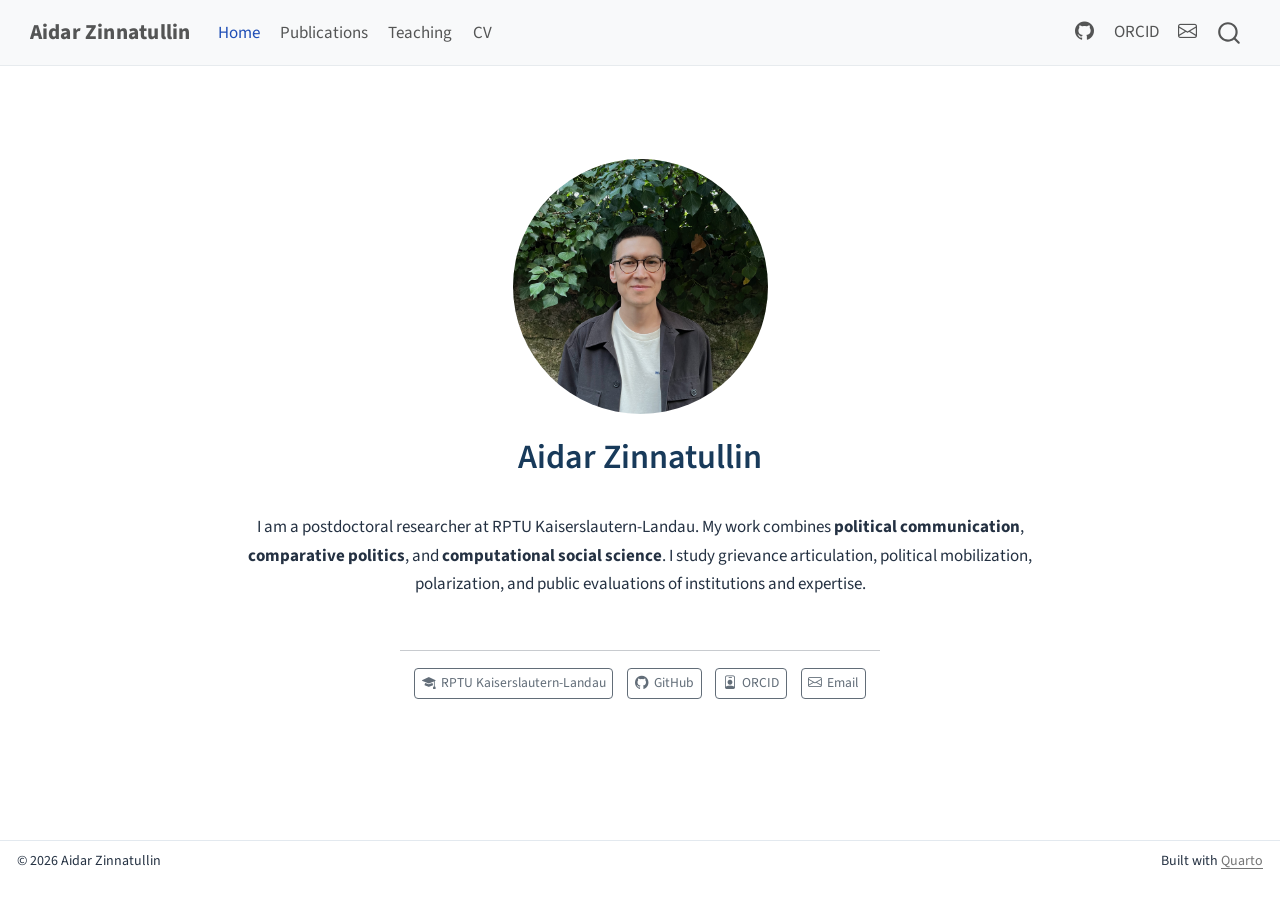
==== docs/index.html @ 619f1e8d "Initial website" ====
<!DOCTYPE html>
<html xmlns="http://www.w3.org/1999/xhtml" lang="en" xml:lang="en"><head>

<meta charset="utf-8">
<meta name="generator" content="quarto-1.6.39">

<meta name="viewport" content="width=device-width, initial-scale=1.0, user-scalable=yes">


<title>Aidar Zinnatullin</title>
<style>
code{white-space: pre-wrap;}
span.smallcaps{font-variant: small-caps;}
div.columns{display: flex; gap: min(4vw, 1.5em);}
div.column{flex: auto; overflow-x: auto;}
div.hanging-indent{margin-left: 1.5em; text-indent: -1.5em;}
ul.task-list{list-style: none;}
ul.task-list li input[type="checkbox"] {
  width: 0.8em;
  margin: 0 0.8em 0.2em -1em; /* quarto-specific, see https://github.com/quarto-dev/quarto-cli/issues/4556 */ 
  vertical-align: middle;
}
</style>


<script src="site_libs/quarto-nav/quarto-nav.js"></script>
<script src="site_libs/clipboard/clipboard.min.js"></script>
<script src="site_libs/quarto-search/autocomplete.umd.js"></script>
<script src="site_libs/quarto-search/fuse.min.js"></script>
<script src="site_libs/quarto-search/quarto-search.js"></script>
<meta name="quarto:offset" content="./">
<link href="./profile-placeholder.svg" rel="icon" type="image/svg+xml">
<script src="site_libs/quarto-html/quarto.js"></script>
<script src="site_libs/quarto-html/popper.min.js"></script>
<script src="site_libs/quarto-html/tippy.umd.min.js"></script>
<link href="site_libs/quarto-html/tippy.css" rel="stylesheet">
<link href="site_libs/quarto-html/quarto-syntax-highlighting-e26003cea8cd680ca0c55a263523d882.css" rel="stylesheet" id="quarto-text-highlighting-styles">
<script src="site_libs/bootstrap/bootstrap.min.js"></script>
<link href="site_libs/bootstrap/bootstrap-icons.css" rel="stylesheet">
<link href="site_libs/bootstrap/bootstrap-09537c9ecba8558085948e1b802a414a.min.css" rel="stylesheet" append-hash="true" id="quarto-bootstrap" data-mode="light">
<script id="quarto-search-options" type="application/json">{
  "location": "navbar",
  "copy-button": false,
  "collapse-after": 3,
  "panel-placement": "end",
  "type": "overlay",
  "limit": 50,
  "keyboard-shortcut": [
    "f",
    "/",
    "s"
  ],
  "show-item-context": false,
  "language": {
    "search-no-results-text": "No results",
    "search-matching-documents-text": "matching documents",
    "search-copy-link-title": "Copy link to search",
    "search-hide-matches-text": "Hide additional matches",
    "search-more-match-text": "more match in this document",
    "search-more-matches-text": "more matches in this document",
    "search-clear-button-title": "Clear",
    "search-text-placeholder": "",
    "search-detached-cancel-button-title": "Cancel",
    "search-submit-button-title": "Submit",
    "search-label": "Search"
  }
}</script>
<style>html{ scroll-behavior: smooth; }</style>


<link rel="stylesheet" href="styles.css">
</head>

<body class="nav-fixed fullcontent">

<div id="quarto-search-results"></div>
  <header id="quarto-header" class="headroom fixed-top">
    <nav class="navbar navbar-expand-lg " data-bs-theme="dark">
      <div class="navbar-container container-fluid">
      <div class="navbar-brand-container mx-auto">
    <a class="navbar-brand" href="./index.html">
    <span class="navbar-title">Aidar Zinnatullin</span>
    </a>
  </div>
            <div id="quarto-search" class="" title="Search"></div>
          <button class="navbar-toggler" type="button" data-bs-toggle="collapse" data-bs-target="#navbarCollapse" aria-controls="navbarCollapse" role="menu" aria-expanded="false" aria-label="Toggle navigation" onclick="if (window.quartoToggleHeadroom) { window.quartoToggleHeadroom(); }">
  <span class="navbar-toggler-icon"></span>
</button>
          <div class="collapse navbar-collapse" id="navbarCollapse">
            <ul class="navbar-nav navbar-nav-scroll me-auto">
  <li class="nav-item">
    <a class="nav-link active" href="./index.html" aria-current="page"> 
<span class="menu-text">Home</span></a>
  </li>  
  <li class="nav-item">
    <a class="nav-link" href="./publications.html"> 
<span class="menu-text">Publications</span></a>
  </li>  
  <li class="nav-item">
    <a class="nav-link" href="./teaching.html"> 
<span class="menu-text">Teaching</span></a>
  </li>  
  <li class="nav-item">
    <a class="nav-link" href="./CV.pdf"> 
<span class="menu-text">CV</span></a>
  </li>  
</ul>
            <ul class="navbar-nav navbar-nav-scroll ms-auto">
  <li class="nav-item compact">
    <a class="nav-link" href="https://github.com/aidar-zinnatullin"> <i class="bi bi-github" role="img" aria-label="GitHub">
</i> 
<span class="menu-text"></span></a>
  </li>  
  <li class="nav-item">
    <a class="nav-link" href="https://orcid.org/0000-0001-9465-044X"> 
<span class="menu-text">ORCID</span></a>
  </li>  
  <li class="nav-item compact">
    <a class="nav-link" href="mailto:aidar.zinnatullin@rptu.de"> <i class="bi bi-envelope" role="img" aria-label="Email">
</i> 
<span class="menu-text"></span></a>
  </li>  
</ul>
          </div> <!-- /navcollapse -->
            <div class="quarto-navbar-tools">
</div>
      </div> <!-- /container-fluid -->
    </nav>
</header>
<!-- content -->
<div id="quarto-content" class="quarto-container page-columns page-rows-contents page-layout-article page-navbar">
<!-- sidebar -->
<!-- margin-sidebar -->
    
<!-- main -->
<div class="quarto-about-jolla">
  <img src="IMG_8162-2.jpg" class="about-image
  round " style="height: 15em; width: 15em;">
 <header id="title-block-header" class="quarto-title-block default">
<div class="quarto-title">
<h1 class="title">Aidar Zinnatullin</h1>
</div>
<div class="quarto-title-meta">
  </div>
</header><main class="content" id="quarto-document-content">
<p>I am a postdoctoral researcher at RPTU Kaiserslautern-Landau. My work combines <strong>political communication</strong>, <strong>comparative politics</strong>, and <strong>computational social science</strong>. I study grievance articulation, political mobilization, polarization, and public evaluations of institutions and expertise.</p>


<a onclick="window.scrollTo(0, 0); return false;" role="button" id="quarto-back-to-top"><i class="bi bi-arrow-up"></i> Back to top</a></main> 
  <hr class="about-sep">
   <div class="about-links">
  <a href="https://psy.rptu.de/en/wus/ikm/communication-psychology/team/dr-aidar-zinnatullin" class="about-link" rel="" target="">
    <i class="bi bi-mortarboard-fill"></i>
     <span class="about-link-text">RPTU Kaiserslautern-Landau</span>
  </a>
  <a href="https://github.com/aidar-zinnatullin" class="about-link" rel="" target="">
    <i class="bi bi-github"></i>
     <span class="about-link-text">GitHub</span>
  </a>
  <a href="https://orcid.org/0000-0001-9465-044X" class="about-link" rel="" target="">
    <i class="bi bi-person-badge"></i>
     <span class="about-link-text">ORCID</span>
  </a>
  <a href="mailto:aidar.zinnatullin@rptu.de" class="about-link" rel="" target="">
    <i class="bi bi-envelope"></i>
     <span class="about-link-text">Email</span>
  </a>
</div>
</div>
 <!-- /main -->
<script id="quarto-html-after-body" type="application/javascript">
window.document.addEventListener("DOMContentLoaded", function (event) {
  const toggleBodyColorMode = (bsSheetEl) => {
    const mode = bsSheetEl.getAttribute("data-mode");
    const bodyEl = window.document.querySelector("body");
    if (mode === "dark") {
      bodyEl.classList.add("quarto-dark");
      bodyEl.classList.remove("quarto-light");
    } else {
      bodyEl.classList.add("quarto-light");
      bodyEl.classList.remove("quarto-dark");
    }
  }
  const toggleBodyColorPrimary = () => {
    const bsSheetEl = window.document.querySelector("link#quarto-bootstrap");
    if (bsSheetEl) {
      toggleBodyColorMode(bsSheetEl);
    }
  }
  toggleBodyColorPrimary();  
  const isCodeAnnotation = (el) => {
    for (const clz of el.classList) {
      if (clz.startsWith('code-annotation-')) {                     
        return true;
      }
    }
    return false;
  }
  const onCopySuccess = function(e) {
    // button target
    const button = e.trigger;
    // don't keep focus
    button.blur();
    // flash "checked"
    button.classList.add('code-copy-button-checked');
    var currentTitle = button.getAttribute("title");
    button.setAttribute("title", "Copied!");
    let tooltip;
    if (window.bootstrap) {
      button.setAttribute("data-bs-toggle", "tooltip");
      button.setAttribute("data-bs-placement", "left");
      button.setAttribute("data-bs-title", "Copied!");
      tooltip = new bootstrap.Tooltip(button, 
        { trigger: "manual", 
          customClass: "code-copy-button-tooltip",
          offset: [0, -8]});
      tooltip.show();    
    }
    setTimeout(function() {
      if (tooltip) {
        tooltip.hide();
        button.removeAttribute("data-bs-title");
        button.removeAttribute("data-bs-toggle");
        button.removeAttribute("data-bs-placement");
      }
      button.setAttribute("title", currentTitle);
      button.classList.remove('code-copy-button-checked');
    }, 1000);
    // clear code selection
    e.clearSelection();
  }
  const getTextToCopy = function(trigger) {
      const codeEl = trigger.previousElementSibling.cloneNode(true);
      for (const childEl of codeEl.children) {
        if (isCodeAnnotation(childEl)) {
          childEl.remove();
        }
      }
      return codeEl.innerText;
  }
  const clipboard = new window.ClipboardJS('.code-copy-button:not([data-in-quarto-modal])', {
    text: getTextToCopy
  });
  clipboard.on('success', onCopySuccess);
  if (window.document.getElementById('quarto-embedded-source-code-modal')) {
    const clipboardModal = new window.ClipboardJS('.code-copy-button[data-in-quarto-modal]', {
      text: getTextToCopy,
      container: window.document.getElementById('quarto-embedded-source-code-modal')
    });
    clipboardModal.on('success', onCopySuccess);
  }
    var localhostRegex = new RegExp(/^(?:http|https):\/\/localhost\:?[0-9]*\//);
    var mailtoRegex = new RegExp(/^mailto:/);
      var filterRegex = new RegExp("https:\/\/aidar-zinnatullin\.github\.io\/");
    var isInternal = (href) => {
        return filterRegex.test(href) || localhostRegex.test(href) || mailtoRegex.test(href);
    }
    // Inspect non-navigation links and adorn them if external
 	var links = window.document.querySelectorAll('a[href]:not(.nav-link):not(.navbar-brand):not(.toc-action):not(.sidebar-link):not(.sidebar-item-toggle):not(.pagination-link):not(.no-external):not([aria-hidden]):not(.dropdown-item):not(.quarto-navigation-tool):not(.about-link)');
    for (var i=0; i<links.length; i++) {
      const link = links[i];
      if (!isInternal(link.href)) {
        // undo the damage that might have been done by quarto-nav.js in the case of
        // links that we want to consider external
        if (link.dataset.originalHref !== undefined) {
          link.href = link.dataset.originalHref;
        }
          // target, if specified
          link.setAttribute("target", "_blank");
          if (link.getAttribute("rel") === null) {
            link.setAttribute("rel", "noopener");
          }
      }
    }
  function tippyHover(el, contentFn, onTriggerFn, onUntriggerFn) {
    const config = {
      allowHTML: true,
      maxWidth: 500,
      delay: 100,
      arrow: false,
      appendTo: function(el) {
          return el.parentElement;
      },
      interactive: true,
      interactiveBorder: 10,
      theme: 'quarto',
      placement: 'bottom-start',
    };
    if (contentFn) {
      config.content = contentFn;
    }
    if (onTriggerFn) {
      config.onTrigger = onTriggerFn;
    }
    if (onUntriggerFn) {
      config.onUntrigger = onUntriggerFn;
    }
    window.tippy(el, config); 
  }
  const noterefs = window.document.querySelectorAll('a[role="doc-noteref"]');
  for (var i=0; i<noterefs.length; i++) {
    const ref = noterefs[i];
    tippyHover(ref, function() {
      // use id or data attribute instead here
      let href = ref.getAttribute('data-footnote-href') || ref.getAttribute('href');
      try { href = new URL(href).hash; } catch {}
      const id = href.replace(/^#\/?/, "");
      const note = window.document.getElementById(id);
      if (note) {
        return note.innerHTML;
      } else {
        return "";
      }
    });
  }
  const xrefs = window.document.querySelectorAll('a.quarto-xref');
  const processXRef = (id, note) => {
    // Strip column container classes
    const stripColumnClz = (el) => {
      el.classList.remove("page-full", "page-columns");
      if (el.children) {
        for (const child of el.children) {
          stripColumnClz(child);
        }
      }
    }
    stripColumnClz(note)
    if (id === null || id.startsWith('sec-')) {
      // Special case sections, only their first couple elements
      const container = document.createElement("div");
      if (note.children && note.children.length > 2) {
        container.appendChild(note.children[0].cloneNode(true));
        for (let i = 1; i < note.children.length; i++) {
          const child = note.children[i];
          if (child.tagName === "P" && child.innerText === "") {
            continue;
          } else {
            container.appendChild(child.cloneNode(true));
            break;
          }
        }
        if (window.Quarto?.typesetMath) {
          window.Quarto.typesetMath(container);
        }
        return container.innerHTML
      } else {
        if (window.Quarto?.typesetMath) {
          window.Quarto.typesetMath(note);
        }
        return note.innerHTML;
      }
    } else {
      // Remove any anchor links if they are present
      const anchorLink = note.querySelector('a.anchorjs-link');
      if (anchorLink) {
        anchorLink.remove();
      }
      if (window.Quarto?.typesetMath) {
        window.Quarto.typesetMath(note);
      }
      if (note.classList.contains("callout")) {
        return note.outerHTML;
      } else {
        return note.innerHTML;
      }
    }
  }
  for (var i=0; i<xrefs.length; i++) {
    const xref = xrefs[i];
    tippyHover(xref, undefined, function(instance) {
      instance.disable();
      let url = xref.getAttribute('href');
      let hash = undefined; 
      if (url.startsWith('#')) {
        hash = url;
      } else {
        try { hash = new URL(url).hash; } catch {}
      }
      if (hash) {
        const id = hash.replace(/^#\/?/, "");
        const note = window.document.getElementById(id);
        if (note !== null) {
          try {
            const html = processXRef(id, note.cloneNode(true));
            instance.setContent(html);
          } finally {
            instance.enable();
            instance.show();
          }
        } else {
          // See if we can fetch this
          fetch(url.split('#')[0])
          .then(res => res.text())
          .then(html => {
            const parser = new DOMParser();
            const htmlDoc = parser.parseFromString(html, "text/html");
            const note = htmlDoc.getElementById(id);
            if (note !== null) {
              const html = processXRef(id, note);
              instance.setContent(html);
            } 
          }).finally(() => {
            instance.enable();
            instance.show();
          });
        }
      } else {
        // See if we can fetch a full url (with no hash to target)
        // This is a special case and we should probably do some content thinning / targeting
        fetch(url)
        .then(res => res.text())
        .then(html => {
          const parser = new DOMParser();
          const htmlDoc = parser.parseFromString(html, "text/html");
          const note = htmlDoc.querySelector('main.content');
          if (note !== null) {
            // This should only happen for chapter cross references
            // (since there is no id in the URL)
            // remove the first header
            if (note.children.length > 0 && note.children[0].tagName === "HEADER") {
              note.children[0].remove();
            }
            const html = processXRef(null, note);
            instance.setContent(html);
          } 
        }).finally(() => {
          instance.enable();
          instance.show();
        });
      }
    }, function(instance) {
    });
  }
      let selectedAnnoteEl;
      const selectorForAnnotation = ( cell, annotation) => {
        let cellAttr = 'data-code-cell="' + cell + '"';
        let lineAttr = 'data-code-annotation="' +  annotation + '"';
        const selector = 'span[' + cellAttr + '][' + lineAttr + ']';
        return selector;
      }
      const selectCodeLines = (annoteEl) => {
        const doc = window.document;
        const targetCell = annoteEl.getAttribute("data-target-cell");
        const targetAnnotation = annoteEl.getAttribute("data-target-annotation");
        const annoteSpan = window.document.querySelector(selectorForAnnotation(targetCell, targetAnnotation));
        const lines = annoteSpan.getAttribute("data-code-lines").split(",");
        const lineIds = lines.map((line) => {
          return targetCell + "-" + line;
        })
        let top = null;
        let height = null;
        let parent = null;
        if (lineIds.length > 0) {
            //compute the position of the single el (top and bottom and make a div)
            const el = window.document.getElementById(lineIds[0]);
            top = el.offsetTop;
            height = el.offsetHeight;
            parent = el.parentElement.parentElement;
          if (lineIds.length > 1) {
            const lastEl = window.document.getElementById(lineIds[lineIds.length - 1]);
            const bottom = lastEl.offsetTop + lastEl.offsetHeight;
            height = bottom - top;
          }
          if (top !== null && height !== null && parent !== null) {
            // cook up a div (if necessary) and position it 
            let div = window.document.getElementById("code-annotation-line-highlight");
            if (div === null) {
              div = window.document.createElement("div");
              div.setAttribute("id", "code-annotation-line-highlight");
              div.style.position = 'absolute';
              parent.appendChild(div);
            }
            div.style.top = top - 2 + "px";
            div.style.height = height + 4 + "px";
            div.style.left = 0;
            let gutterDiv = window.document.getElementById("code-annotation-line-highlight-gutter");
            if (gutterDiv === null) {
              gutterDiv = window.document.createElement("div");
              gutterDiv.setAttribute("id", "code-annotation-line-highlight-gutter");
              gutterDiv.style.position = 'absolute';
              const codeCell = window.document.getElementById(targetCell);
              const gutter = codeCell.querySelector('.code-annotation-gutter');
              gutter.appendChild(gutterDiv);
            }
            gutterDiv.style.top = top - 2 + "px";
            gutterDiv.style.height = height + 4 + "px";
          }
          selectedAnnoteEl = annoteEl;
        }
      };
      const unselectCodeLines = () => {
        const elementsIds = ["code-annotation-line-highlight", "code-annotation-line-highlight-gutter"];
        elementsIds.forEach((elId) => {
          const div = window.document.getElementById(elId);
          if (div) {
            div.remove();
          }
        });
        selectedAnnoteEl = undefined;
      };
        // Handle positioning of the toggle
    window.addEventListener(
      "resize",
      throttle(() => {
        elRect = undefined;
        if (selectedAnnoteEl) {
          selectCodeLines(selectedAnnoteEl);
        }
      }, 10)
    );
    function throttle(fn, ms) {
    let throttle = false;
    let timer;
      return (...args) => {
        if(!throttle) { // first call gets through
            fn.apply(this, args);
            throttle = true;
        } else { // all the others get throttled
            if(timer) clearTimeout(timer); // cancel #2
            timer = setTimeout(() => {
              fn.apply(this, args);
              timer = throttle = false;
            }, ms);
        }
      };
    }
      // Attach click handler to the DT
      const annoteDls = window.document.querySelectorAll('dt[data-target-cell]');
      for (const annoteDlNode of annoteDls) {
        annoteDlNode.addEventListener('click', (event) => {
          const clickedEl = event.target;
          if (clickedEl !== selectedAnnoteEl) {
            unselectCodeLines();
            const activeEl = window.document.querySelector('dt[data-target-cell].code-annotation-active');
            if (activeEl) {
              activeEl.classList.remove('code-annotation-active');
            }
            selectCodeLines(clickedEl);
            clickedEl.classList.add('code-annotation-active');
          } else {
            // Unselect the line
            unselectCodeLines();
            clickedEl.classList.remove('code-annotation-active');
          }
        });
      }
  const findCites = (el) => {
    const parentEl = el.parentElement;
    if (parentEl) {
      const cites = parentEl.dataset.cites;
      if (cites) {
        return {
          el,
          cites: cites.split(' ')
        };
      } else {
        return findCites(el.parentElement)
      }
    } else {
      return undefined;
    }
  };
  var bibliorefs = window.document.querySelectorAll('a[role="doc-biblioref"]');
  for (var i=0; i<bibliorefs.length; i++) {
    const ref = bibliorefs[i];
    const citeInfo = findCites(ref);
    if (citeInfo) {
      tippyHover(citeInfo.el, function() {
        var popup = window.document.createElement('div');
        citeInfo.cites.forEach(function(cite) {
          var citeDiv = window.document.createElement('div');
          citeDiv.classList.add('hanging-indent');
          citeDiv.classList.add('csl-entry');
          var biblioDiv = window.document.getElementById('ref-' + cite);
          if (biblioDiv) {
            citeDiv.innerHTML = biblioDiv.innerHTML;
          }
          popup.appendChild(citeDiv);
        });
        return popup.innerHTML;
      });
    }
  }
});
</script>
</div> <!-- /content -->
<footer class="footer">
  <div class="nav-footer">
    <div class="nav-footer-left">
<p>© 2026 Aidar Zinnatullin</p>
</div>   
    <div class="nav-footer-center">
      &nbsp;
    </div>
    <div class="nav-footer-right">
<p>Built with <a href="https://quarto.org/">Quarto</a></p>
</div>
  </div>
</footer>




<script src="site_libs/quarto-html/zenscroll-min.js"></script>
</body></html>
---- docs/site_libs/quarto-html/tippy.css ----
.tippy-box[data-animation=fade][data-state=hidden]{opacity:0}[data-tippy-root]{max-width:calc(100vw - 10px)}.tippy-box{position:relative;background-color:#333;color:#fff;border-radius:4px;font-size:14px;line-height:1.4;white-space:normal;outline:0;transition-property:transform,visibility,opacity}.tippy-box[data-placement^=top]>.tippy-arrow{bottom:0}.tippy-box[data-placement^=top]>.tippy-arrow:before{bottom:-7px;left:0;border-width:8px 8px 0;border-top-color:initial;transform-origin:center top}.tippy-box[data-placement^=bottom]>.tippy-arrow{top:0}.tippy-box[data-placement^=bottom]>.tippy-arrow:before{top:-7px;left:0;border-width:0 8px 8px;border-bottom-color:initial;transform-origin:center bottom}.tippy-box[data-placement^=left]>.tippy-arrow{right:0}.tippy-box[data-placement^=left]>.tippy-arrow:before{border-width:8px 0 8px 8px;border-left-color:initial;right:-7px;transform-origin:center left}.tippy-box[data-placement^=right]>.tippy-arrow{left:0}.tippy-box[data-placement^=right]>.tippy-arrow:before{left:-7px;border-width:8px 8px 8px 0;border-right-color:initial;transform-origin:center right}.tippy-box[data-inertia][data-state=visible]{transition-timing-function:cubic-bezier(.54,1.5,.38,1.11)}.tippy-arrow{width:16px;height:16px;color:#333}.tippy-arrow:before{content:"";position:absolute;border-color:transparent;border-style:solid}.tippy-content{position:relative;padding:5px 9px;z-index:1}
---- docs/site_libs/quarto-html/quarto-syntax-highlighting-e26003cea8cd680ca0c55a263523d882.css ----
/* quarto syntax highlight colors */
:root {
  --quarto-hl-ot-color: #003B4F;
  --quarto-hl-at-color: #657422;
  --quarto-hl-ss-color: #20794D;
  --quarto-hl-an-color: #5E5E5E;
  --quarto-hl-fu-color: #4758AB;
  --quarto-hl-st-color: #20794D;
  --quarto-hl-cf-color: #003B4F;
  --quarto-hl-op-color: #5E5E5E;
  --quarto-hl-er-color: #AD0000;
  --quarto-hl-bn-color: #AD0000;
  --quarto-hl-al-color: #AD0000;
  --quarto-hl-va-color: #111111;
  --quarto-hl-bu-color: inherit;
  --quarto-hl-ex-color: inherit;
  --quarto-hl-pp-color: #AD0000;
  --quarto-hl-in-color: #5E5E5E;
  --quarto-hl-vs-color: #20794D;
  --quarto-hl-wa-color: #5E5E5E;
  --quarto-hl-do-color: #5E5E5E;
  --quarto-hl-im-color: #00769E;
  --quarto-hl-ch-color: #20794D;
  --quarto-hl-dt-color: #AD0000;
  --quarto-hl-fl-color: #AD0000;
  --quarto-hl-co-color: #5E5E5E;
  --quarto-hl-cv-color: #5E5E5E;
  --quarto-hl-cn-color: #8f5902;
  --quarto-hl-sc-color: #5E5E5E;
  --quarto-hl-dv-color: #AD0000;
  --quarto-hl-kw-color: #003B4F;
}

/* other quarto variables */
:root {
  --quarto-font-monospace: SFMono-Regular, Menlo, Monaco, Consolas, "Liberation Mono", "Courier New", monospace;
}

pre > code.sourceCode > span {
  color: #003B4F;
}

code span {
  color: #003B4F;
}

code.sourceCode > span {
  color: #003B4F;
}

div.sourceCode,
div.sourceCode pre.sourceCode {
  color: #003B4F;
}

code span.ot {
  color: #003B4F;
  font-style: inherit;
}

code span.at {
  color: #657422;
  font-style: inherit;
}

code span.ss {
  color: #20794D;
  font-style: inherit;
}

code span.an {
  color: #5E5E5E;
  font-style: inherit;
}

code span.fu {
  color: #4758AB;
  font-style: inherit;
}

code span.st {
  color: #20794D;
  font-style: inherit;
}

code span.cf {
  color: #003B4F;
  font-weight: bold;
  font-style: inherit;
}

code span.op {
  color: #5E5E5E;
  font-style: inherit;
}

code span.er {
  color: #AD0000;
  font-style: inherit;
}

code span.bn {
  color: #AD0000;
  font-style: inherit;
}

code span.al {
  color: #AD0000;
  font-style: inherit;
}

code span.va {
  color: #111111;
  font-style: inherit;
}

code span.bu {
  font-style: inherit;
}

code span.ex {
  font-style: inherit;
}

code span.pp {
  color: #AD0000;
  font-style: inherit;
}

code span.in {
  color: #5E5E5E;
  font-style: inherit;
}

code span.vs {
  color: #20794D;
  font-style: inherit;
}

code span.wa {
  color: #5E5E5E;
  font-style: italic;
}

code span.do {
  color: #5E5E5E;
  font-style: italic;
}

code span.im {
  color: #00769E;
  font-style: inherit;
}

code span.ch {
  color: #20794D;
  font-style: inherit;
}

code span.dt {
  color: #AD0000;
  font-style: inherit;
}

code span.fl {
  color: #AD0000;
  font-style: inherit;
}

code span.co {
  color: #5E5E5E;
  font-style: inherit;
}

code span.cv {
  color: #5E5E5E;
  font-style: italic;
}

code span.cn {
  color: #8f5902;
  font-style: inherit;
}

code span.sc {
  color: #5E5E5E;
  font-style: inherit;
}

code span.dv {
  color: #AD0000;
  font-style: inherit;
}

code span.kw {
  color: #003B4F;
  font-weight: bold;
  font-style: inherit;
}

.prevent-inlining {
  content: "</";
}

/*# sourceMappingURL=e90e9ab646ea9b1aaa61e089606e0f97.css.map */
---- docs/styles.css ----
:root {
  --az-navy: #183a5a;
  --az-blue: #2c6596;
  --az-teal: #167d78;
  --az-gold: #b7791f;
  --az-bg: #f5f8fb;
  --az-card: #ffffff;
  --az-border: #dce5ee;
  --az-text: #243142;
  --az-muted: #5f6c7b;
}

body {
  line-height: 1.68;
  color: var(--az-text);
}

.navbar {
  box-shadow: 0 1px 0 rgba(24, 58, 90, 0.10);
}

.navbar-brand {
  font-weight: 750;
  letter-spacing: 0.01em;
}

.about-entity .about-links .about-link {
  border-radius: 999px;
  padding: 0.38rem 0.82rem;
  background: #edf4fa;
  border: 1px solid #d8e6f2;
}

.about-entity .about-links .about-link:hover {
  background: #dfeefa;
  text-decoration: none;
}

.quarto-title-banner {
  background: linear-gradient(135deg, #f8fbfe 0%, #eef4f9 72%, #e6f2f1 100%);
}

h1, h2, h3 {
  color: var(--az-navy);
}

h2 {
  margin-top: 2.25rem;
}

p, li {
  color: var(--az-text);
}

.quarto-about-jolla .about-entity {
  gap: 1.6rem;
}

.quarto-about-jolla .about-entity img {
  box-shadow: 0 12px 36px rgba(24, 58, 90, 0.16);
  border: 4px solid white;
}

.status-row {
  display: flex;
  flex-wrap: wrap;
  gap: 0.55rem;
  margin: 1.25rem 0 1.75rem;
}

.status-pill,
.project-status {
  display: inline-block;
  padding: 0.38rem 0.76rem;
  border-radius: 999px;
  background: #e9f5f3;
  border: 1px solid #c8e4df;
  color: #135e5a;
  font-size: 0.9rem;
  font-weight: 650;
}

.project-status {
  margin-bottom: 1rem;
}

.card-grid {
  display: grid;
  grid-template-columns: repeat(3, minmax(0, 1fr));
  gap: 1rem;
  margin: 1rem 0 1.7rem;
}

.feature-card,
.highlight-card,
.course-card,
.process-step {
  background: var(--az-card);
  border: 1px solid var(--az-border);
  border-radius: 15px;
  padding: 1.15rem 1.2rem;
  box-shadow: 0 8px 26px rgba(24, 58, 90, 0.06);
}

.feature-card h3,
.highlight-card h3 {
  margin-top: 0;
}

.highlight-card {
  margin: 1rem 0;
  border-left: 5px solid var(--az-blue);
}

.course-card {
  margin: 0.8rem 0;
  border-left: 5px solid var(--az-teal);
}

.process-grid {
  display: grid;
  grid-template-columns: repeat(4, minmax(0, 1fr));
  gap: 0.8rem;
  margin: 1.15rem 0;
}

.process-step {
  padding: 1rem;
  background: var(--az-bg);
}

blockquote {
  border-left: 4px solid var(--az-blue);
  padding-left: 1rem;
  color: var(--az-muted);
}

.callout-note {
  border-left-color: var(--az-teal) !important;
}

.table, table {
  font-size: 0.97rem;
}

#title-block-header.quarto-title-block.default .quarto-title-meta {
  color: var(--az-muted);
}

.nav-footer {
  border-top: 1px solid #e3e9ef;
}

figcaption {
  color: var(--az-muted);
  font-size: 0.9rem;
}

@media (max-width: 900px) {
  .card-grid {
    grid-template-columns: 1fr;
  }
  .process-grid {
    grid-template-columns: repeat(2, minmax(0, 1fr));
  }
}

@media (max-width: 520px) {
  .process-grid {
    grid-template-columns: 1fr;
  }
}
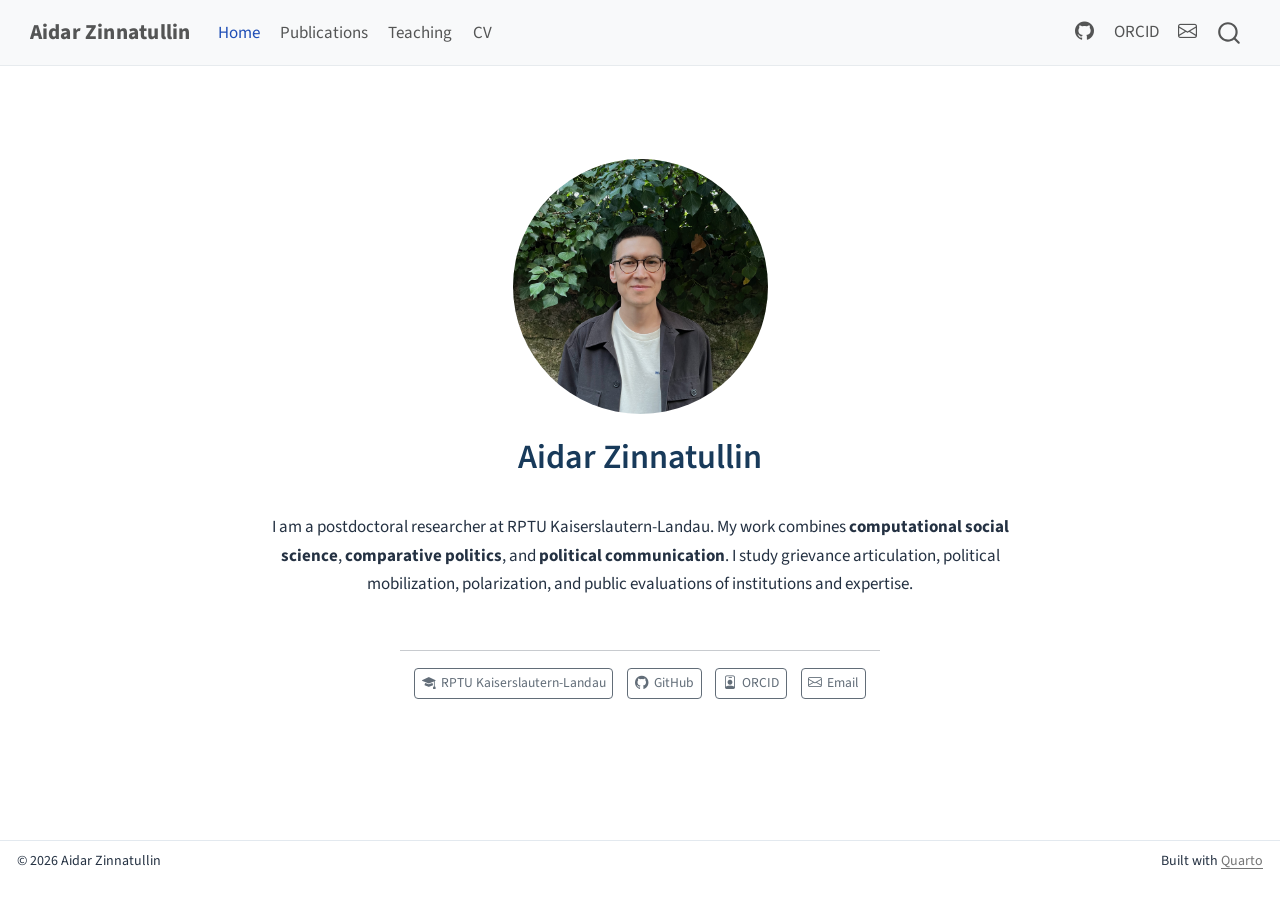
==== commit a5b474bf: "Configure GitHub Pages" ====
--- a/docs/index.html
+++ b/docs/index.html
@@ -143,7 +143,7 @@
 <div class="quarto-title-meta">
   </div>
 </header><main class="content" id="quarto-document-content">
-<p>I am a postdoctoral researcher at RPTU Kaiserslautern-Landau. My work combines <strong>political communication</strong>, <strong>comparative politics</strong>, and <strong>computational social science</strong>. I study grievance articulation, political mobilization, polarization, and public evaluations of institutions and expertise.</p>
+<p>I am a postdoctoral researcher at RPTU Kaiserslautern-Landau. My work combines <strong>computational social science</strong>, <strong>comparative politics</strong>, and <strong>political communication</strong>. I study grievance articulation, political mobilization, polarization, and public evaluations of institutions and expertise.</p>
 
 
 <a onclick="window.scrollTo(0, 0); return false;" role="button" id="quarto-back-to-top"><i class="bi bi-arrow-up"></i> Back to top</a></main> 
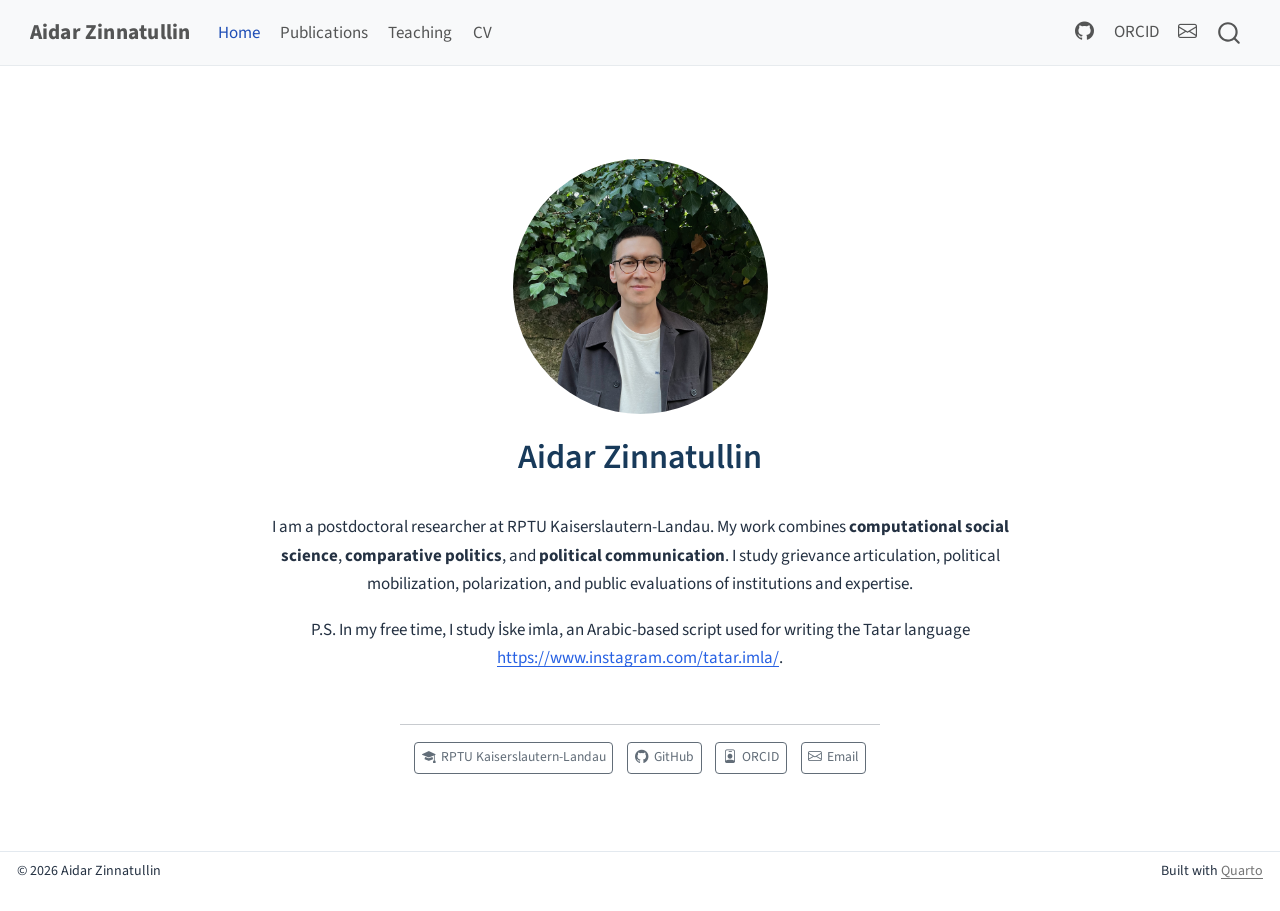
==== commit a3fb95f7: "minor fixes" ====
--- a/docs/index.html
+++ b/docs/index.html
@@ -144,6 +144,7 @@
   </div>
 </header><main class="content" id="quarto-document-content">
 <p>I am a postdoctoral researcher at RPTU Kaiserslautern-Landau. My work combines <strong>computational social science</strong>, <strong>comparative politics</strong>, and <strong>political communication</strong>. I study grievance articulation, political mobilization, polarization, and public evaluations of institutions and expertise.</p>
+<p>P.S. In my free time, I study İske imla, an Arabic-based script used for writing the Tatar language <a href="https://www.instagram.com/tatar.imla/" class="uri">https://www.instagram.com/tatar.imla/</a>.</p>
 
 
 <a onclick="window.scrollTo(0, 0); return false;" role="button" id="quarto-back-to-top"><i class="bi bi-arrow-up"></i> Back to top</a></main> 
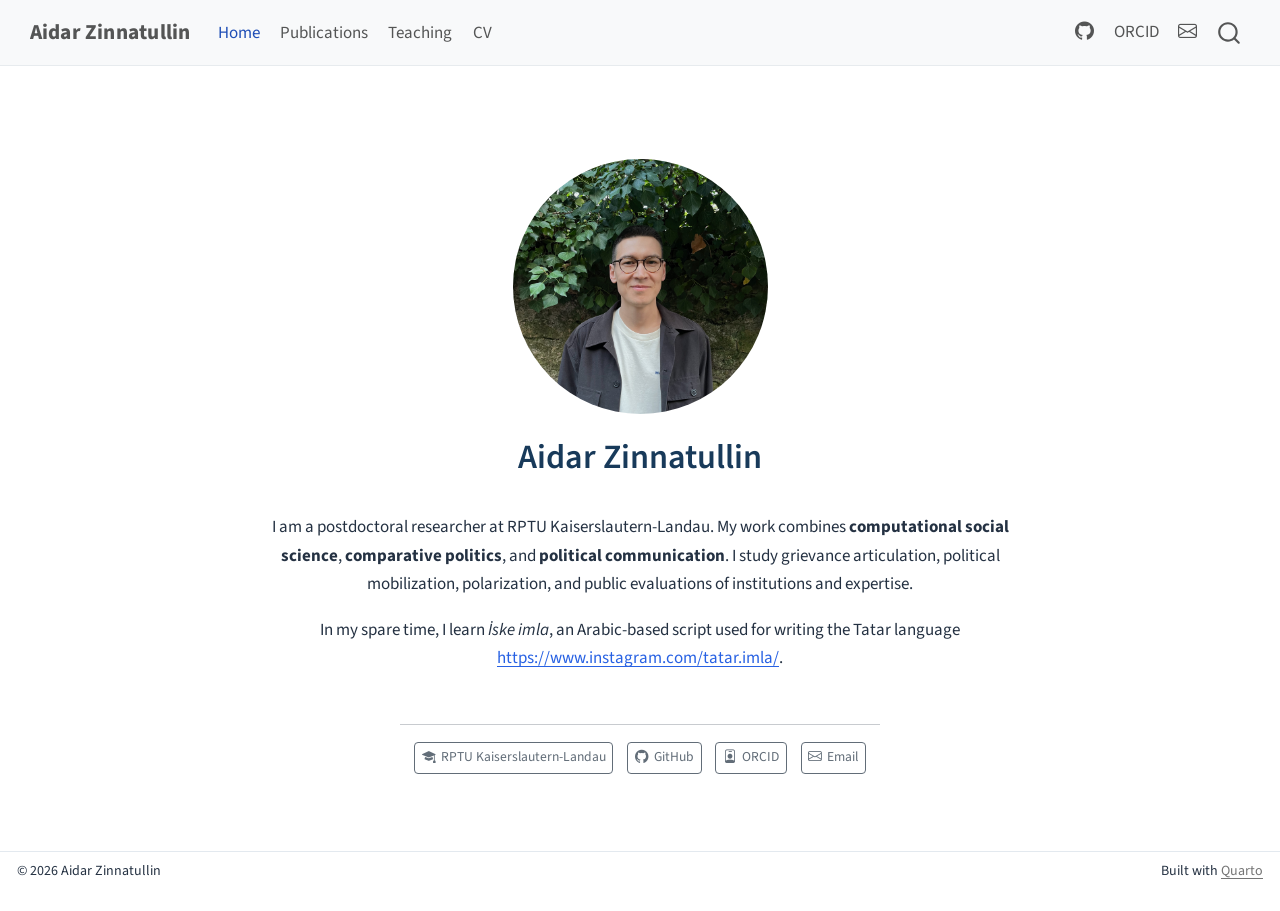
==== commit 10e0b746: "minor fixes" ====
--- a/docs/index.html
+++ b/docs/index.html
@@ -144,7 +144,7 @@
   </div>
 </header><main class="content" id="quarto-document-content">
 <p>I am a postdoctoral researcher at RPTU Kaiserslautern-Landau. My work combines <strong>computational social science</strong>, <strong>comparative politics</strong>, and <strong>political communication</strong>. I study grievance articulation, political mobilization, polarization, and public evaluations of institutions and expertise.</p>
-<p>P.S. In my free time, I study İske imla, an Arabic-based script used for writing the Tatar language <a href="https://www.instagram.com/tatar.imla/" class="uri">https://www.instagram.com/tatar.imla/</a>.</p>
+<p>In my spare time, I learn <em>İske imla</em>, an Arabic-based script used for writing the Tatar language <a href="https://www.instagram.com/tatar.imla/" class="uri">https://www.instagram.com/tatar.imla/</a>.</p>
 
 
 <a onclick="window.scrollTo(0, 0); return false;" role="button" id="quarto-back-to-top"><i class="bi bi-arrow-up"></i> Back to top</a></main> 
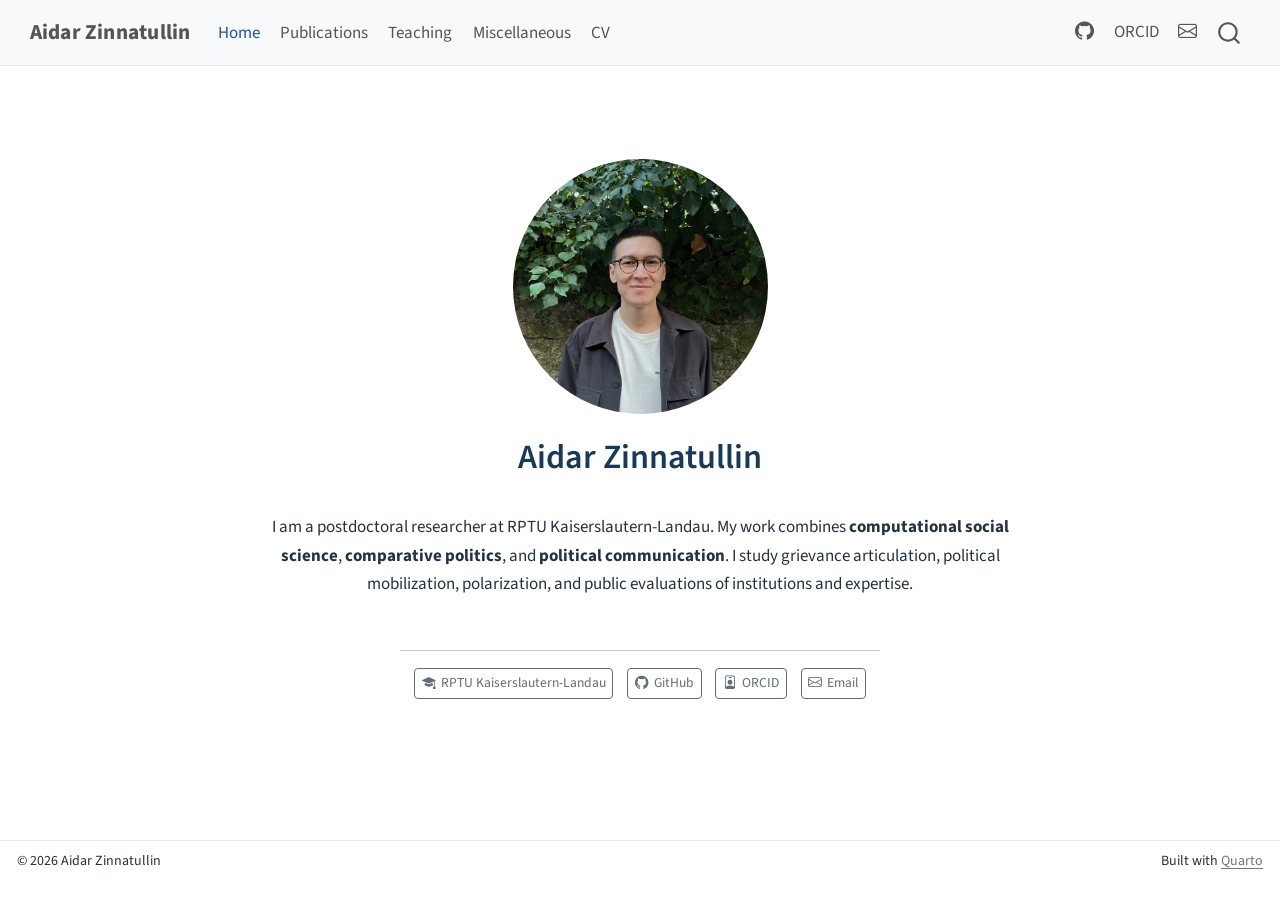
==== commit 4adcc1a0: "misc added" ====
--- a/docs/index.html
+++ b/docs/index.html
@@ -101,6 +101,10 @@
 <span class="menu-text">Teaching</span></a>
   </li>  
   <li class="nav-item">
+    <a class="nav-link" href="./miscellaneous.html"> 
+<span class="menu-text">Miscellaneous</span></a>
+  </li>  
+  <li class="nav-item">
     <a class="nav-link" href="./CV.pdf"> 
 <span class="menu-text">CV</span></a>
   </li>  
@@ -144,7 +148,6 @@
   </div>
 </header><main class="content" id="quarto-document-content">
 <p>I am a postdoctoral researcher at RPTU Kaiserslautern-Landau. My work combines <strong>computational social science</strong>, <strong>comparative politics</strong>, and <strong>political communication</strong>. I study grievance articulation, political mobilization, polarization, and public evaluations of institutions and expertise.</p>
-<p>In my spare time, I learn <em>İske imla</em>, an Arabic-based script used for writing the Tatar language <a href="https://www.instagram.com/tatar.imla/" class="uri">https://www.instagram.com/tatar.imla/</a>.</p>
 
 
 <a onclick="window.scrollTo(0, 0); return false;" role="button" id="quarto-back-to-top"><i class="bi bi-arrow-up"></i> Back to top</a></main> 
